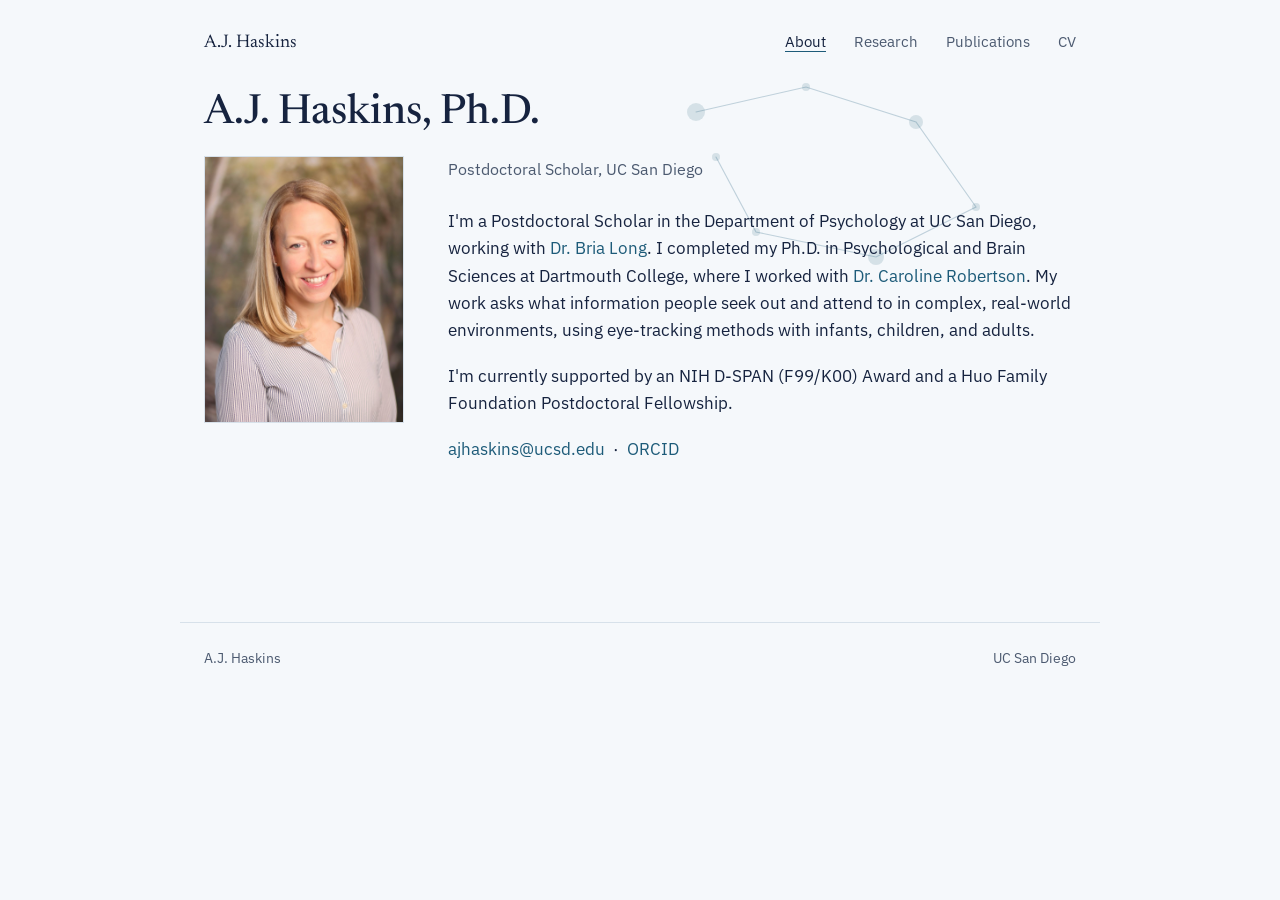
==== index.html @ c5c41f37 "Initial commit: A.J. Haskins academic website About, Research, Publications, and CV pages, with link" ====
<!DOCTYPE html>
<html lang="en">
<head>
<meta charset="UTF-8">
<meta name="viewport" content="width=device-width, initial-scale=1.0">
<title>A.J. Haskins</title>
<meta name="description" content="A.J. Haskins, Ph.D. — Postdoctoral Scholar at UC San Diego studying naturalistic visual attention.">
<link rel="preconnect" href="https://fonts.googleapis.com">
<link rel="preconnect" href="https://fonts.gstatic.com" crossorigin>
<link href="https://fonts.googleapis.com/css2?family=Newsreader:ital,opsz,wght@0,6..72,400..500;1,6..72,400..500&family=IBM+Plex+Sans:wght@400;500;600&display=swap" rel="stylesheet">
<link rel="stylesheet" href="css/style.css">
</head>
<body>

<nav class="site-nav">
  <a class="name" href="index.html">A.J. Haskins</a>
  <ul>
    <li><a href="index.html" aria-current="page">About</a></li>
    <li><a href="research.html">Research</a></li>
    <li><a href="publications.html">Publications</a></li>
    <li><a href="cv.html">CV</a></li>
  </ul>
</nav>

<main class="page">
  <div class="hero">

    <!-- Faint scanpath graphic: a stylized eye-tracking trace,
         drawn once on load. Purely decorative / behind the text. -->
    <svg class="scanpath" viewBox="0 0 460 260" aria-hidden="true">
      <circle class="fix" cx="40" cy="45" r="9"></circle>
      <circle class="fix" cx="150" cy="20" r="4"></circle>
      <circle class="fix" cx="260" cy="55" r="7"></circle>
      <circle class="fix" cx="320" cy="140" r="4"></circle>
      <circle class="fix" cx="220" cy="190" r="8"></circle>
      <circle class="fix" cx="100" cy="165" r="4"></circle>
      <circle class="fix" cx="60" cy="90" r="4"></circle>
      <path d="M40,45 L150,20 L260,55 L320,140 L220,190 L100,165 L60,90"></path>
    </svg>

    <h1>A.J. Haskins, Ph.D.</h1>

    <div class="hero-grid">
      <div class="hero-photo">
        <img src="images/headshot.jpg" alt="Portrait of A.J. Haskins" width="900" height="1200">
      </div>

      <div class="hero-text">
        <p class="role">Postdoctoral Scholar, UC San Diego</p>

        <p>I'm a Postdoctoral Scholar in the Department of Psychology at UC San Diego, working with <a href="https://www.vislearnlab.org/">Dr. Bria Long</a>. I completed my Ph.D. in Psychological and Brain Sciences at Dartmouth College, where I worked with <a href="https://www.robertsonlab.com/">Dr. Caroline Robertson</a>. My work asks what information people seek out and attend to in complex, real-world environments, using eye-tracking methods with infants, children, and adults.</p>

        <p>I'm currently supported by an NIH D-SPAN (F99/K00) Award and a Huo Family Foundation Postdoctoral Fellowship.</p>

        <p>
          <a href="mailto:ajhaskins@ucsd.edu">ajhaskins@ucsd.edu</a>
          &nbsp;·&nbsp;
          <a href="https://orcid.org/0000-0002-3099-999X">ORCID</a>
        </p>
      </div>
    </div>
  </div>
</main>

<footer class="site-footer">
  <span>A.J. Haskins</span>
  <span>UC San Diego</span>
</footer>

</body>
</html>
---- css/style.css ----
/* =========================================================
   Amanda Haskins — academic site
   Design tokens: deep, muted blues (deliberately not
   pastel/"Carolina" blue) + a serif/sans pairing.
   ========================================================= */

:root {
  /* Color */
  --ink: #16233F;          /* headings, primary text */
  --ink-soft: #4C5A70;     /* secondary text, captions */
  --paper: #F5F8FB;        /* page background */
  --paper-raised: #FFFFFF; /* headshot mount, raised surfaces */
  --accent: #1D5B79;       /* links, active states — deep teal-blue */
  --accent-deep: #123449;  /* hover / pressed */
  --line: #D7E1EA;         /* hairline dividers */

  /* Type */
  --font-display: "Newsreader", "Iowan Old Style", serif;
  --font-body: "IBM Plex Sans", -apple-system, "Segoe UI", sans-serif;

  /* Layout */
  --content-width: 760px;
  --wide-width: 920px;
  --gutter: 24px;
}

* { box-sizing: border-box; }

html {
  scroll-behavior: smooth;
}

body {
  margin: 0;
  background: var(--paper);
  color: var(--ink);
  font-family: var(--font-body);
  font-size: 17px;
  line-height: 1.6;
  -webkit-font-smoothing: antialiased;
}

a {
  color: var(--accent);
  text-decoration: none;
  border-bottom: 1px solid transparent;
  transition: border-color 0.15s ease, color 0.15s ease;
}
a:hover, a:focus {
  border-bottom-color: currentColor;
}
a:focus-visible {
  outline: 2px solid var(--accent);
  outline-offset: 2px;
  border-radius: 2px;
}

h1, h2, h3 {
  font-family: var(--font-display);
  color: var(--ink);
  font-weight: 500;
  line-height: 1.2;
  margin: 0 0 0.4em;
}

h1 { font-size: clamp(2rem, 4vw, 2.6rem); font-weight: 480; }
h2 { font-size: 1.5rem; margin-top: 2.4em; }
h3 { font-size: 1.15rem; font-weight: 600; font-family: var(--font-body); }

p { margin: 0 0 1.1em; max-width: 68ch; }

.eyebrow-none { /* deliberately no tracked-out eyebrow labels site-wide */ }

/* ---------- Layout shell ---------- */

.page {
  max-width: var(--wide-width);
  margin: 0 auto;
  padding: 0 var(--gutter) 80px;
}

/* ---------- Nav ---------- */

.site-nav {
  max-width: var(--wide-width);
  margin: 0 auto;
  padding: 28px var(--gutter) 20px;
  display: flex;
  justify-content: space-between;
  align-items: baseline;
  flex-wrap: wrap;
  gap: 12px;
}

.site-nav .name {
  font-family: var(--font-display);
  font-size: 1.15rem;
  color: var(--ink);
  border-bottom: none;
}
.site-nav .name:hover { color: var(--accent); }

.site-nav ul {
  list-style: none;
  display: flex;
  gap: 28px;
  margin: 0;
  padding: 0;
}

.site-nav a {
  color: var(--ink-soft);
  font-size: 0.95rem;
}
.site-nav a[aria-current="page"] {
  color: var(--ink);
  border-bottom-color: var(--accent);
}

/* ---------- Convergence / divergence divider ----------
   A small recurring motif: lines that meet at a point,
   then separate again. Used once per page, under the
   title — not repeated as decoration elsewhere. */

.converge-divider {
  width: 100%;
  max-width: 340px;
  height: 20px;
  margin: 18px 0 36px;
  display: block;
}
.converge-divider path {
  fill: none;
  stroke: var(--accent);
  stroke-width: 1;
  opacity: 0.55;
}

/* ---------- Hero (About page) ---------- */

.hero {
  position: relative;
  padding-top: 12px;
}

.hero-grid {
  display: grid;
  grid-template-columns: 200px 1fr;
  gap: 44px;
  align-items: start;
  margin-top: 8px;
}

.hero-photo {
  width: 100%;
  aspect-ratio: 3/4;
  overflow: hidden;
  background: var(--paper-raised);
  border: 1px solid var(--line);
}
.hero-photo img {
  width: 100%;
  height: 100%;
  object-fit: cover;
  display: block;
}

.hero-text .role {
  color: var(--ink-soft);
  font-size: 1.02rem;
  margin-bottom: 1.6em;
}

/* Faint scanpath, drawn behind the hero on load */
.scanpath {
  position: absolute;
  top: -10px;
  right: -40px;
  width: 460px;
  height: 260px;
  z-index: -1;
  opacity: 0.9;
  pointer-events: none;
}
.scanpath .fix {
  fill: var(--accent);
  opacity: 0.16;
}
.scanpath path {
  fill: none;
  stroke: var(--accent);
  stroke-width: 1.1;
  stroke-linecap: round;
  opacity: 0.28;
  stroke-dasharray: 700;
  stroke-dashoffset: 700;
  animation: draw-scanpath 2.4s ease-out 0.2s forwards;
}

@keyframes draw-scanpath {
  to { stroke-dashoffset: 0; }
}

@media (prefers-reduced-motion: reduce) {
  .scanpath path {
    animation: none;
    stroke-dashoffset: 0;
  }
}

@media (max-width: 640px) {
  .scanpath { display: none; }
  .hero-grid {
    grid-template-columns: 1fr;
  }
  .hero-photo { max-width: 220px; }
}

/* ---------- Section blocks (Research) ---------- */

.project {
  padding: 28px 0;
  border-top: 1px solid var(--line);
}
.project:first-of-type { border-top: none; padding-top: 0; }

.project-marker {
  display: inline-block;
  width: 7px;
  height: 7px;
  border-radius: 50%;
  background: var(--accent);
  margin-right: 10px;
  vertical-align: middle;
  transform: translateY(-2px);
}

.project h3 { margin-bottom: 0.5em; }
.project .funding {
  color: var(--ink-soft);
  font-size: 0.92rem;
  margin-bottom: 0.9em;
}

.aims {
  margin: 1em 0 0;
  padding-left: 0;
  list-style: none;
}
.aims li {
  padding-left: 1.4em;
  position: relative;
  margin-bottom: 0.8em;
  max-width: 66ch;
}
.aims li::before {
  content: "";
  position: absolute;
  left: 0;
  top: 0.55em;
  width: 6px;
  height: 1px;
  background: var(--ink-soft);
}
.aims strong { font-weight: 600; }

/* ---------- Publications ---------- */

.pub-year {
  font-family: var(--font-display);
  color: var(--ink-soft);
  font-size: 1.05rem;
  margin-top: 2em;
  margin-bottom: 0.6em;
  border-bottom: 1px solid var(--line);
  padding-bottom: 0.3em;
}
.pub-year:first-of-type { margin-top: 1.2em; }

.pub-list {
  list-style: none;
  margin: 0 0 0.4em;
  padding: 0;
}
.pub-list li {
  margin-bottom: 1em;
  padding-left: 1.6em;
  text-indent: -1.6em;
  max-width: 72ch;
  line-height: 1.55;
}
.pub-list .me { font-weight: 600; }
.pub-list .venue { font-style: italic; }

/* ---------- CV page ---------- */

.cv-section {
  margin-bottom: 2.6em;
}
.cv-section h2 {
  margin-top: 0;
  border-bottom: 1px solid var(--line);
  padding-bottom: 0.35em;
}
.cv-entry {
  display: grid;
  grid-template-columns: 1fr auto;
  gap: 12px;
  margin-bottom: 0.9em;
  max-width: 76ch;
}
.cv-entry .desc { min-width: 0; }
.cv-entry .years {
  color: var(--ink-soft);
  font-size: 0.9rem;
  white-space: nowrap;
}
.cv-entry .sub {
  color: var(--ink-soft);
  font-size: 0.92rem;
  display: block;
  margin-top: 2px;
}
.cv-list-plain {
  margin: 0;
  padding: 0;
  list-style: none;
}
.cv-list-plain li {
  margin-bottom: 0.7em;
  max-width: 76ch;
}

/* ---------- Footer ---------- */

.site-footer {
  max-width: var(--wide-width);
  margin: 60px auto 0;
  padding: 24px var(--gutter) 40px;
  border-top: 1px solid var(--line);
  color: var(--ink-soft);
  font-size: 0.88rem;
  display: flex;
  justify-content: space-between;
  flex-wrap: wrap;
  gap: 10px;
}
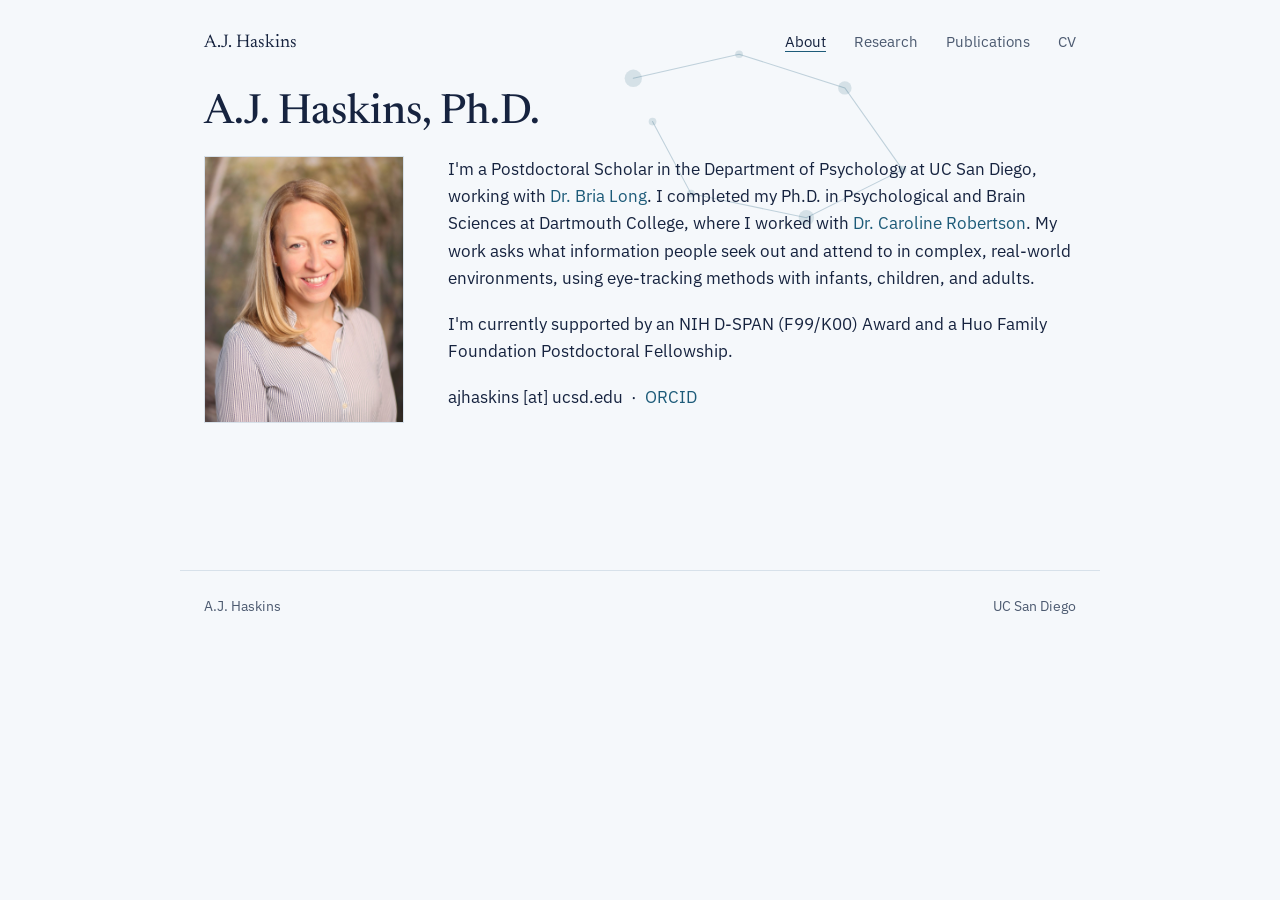
==== commit 68b3f1c9: "Add PNAS paper link, trim publications intro, remove redundant subheading, delink email, enlarge sca" ====
--- a/index.html
+++ b/index.html
@@ -46,14 +46,12 @@
       </div>
 
       <div class="hero-text">
-        <p class="role">Postdoctoral Scholar, UC San Diego</p>
-
         <p>I'm a Postdoctoral Scholar in the Department of Psychology at UC San Diego, working with <a href="https://www.vislearnlab.org/">Dr. Bria Long</a>. I completed my Ph.D. in Psychological and Brain Sciences at Dartmouth College, where I worked with <a href="https://www.robertsonlab.com/">Dr. Caroline Robertson</a>. My work asks what information people seek out and attend to in complex, real-world environments, using eye-tracking methods with infants, children, and adults.</p>
 
         <p>I'm currently supported by an NIH D-SPAN (F99/K00) Award and a Huo Family Foundation Postdoctoral Fellowship.</p>
 
         <p>
-          <a href="mailto:ajhaskins@ucsd.edu">ajhaskins@ucsd.edu</a>
+          ajhaskins [at] ucsd.edu
           &nbsp;·&nbsp;
           <a href="https://orcid.org/0000-0002-3099-999X">ORCID</a>
         </p>
--- a/css/style.css
+++ b/css/style.css
@@ -174,10 +174,10 @@
 /* Faint scanpath, drawn behind the hero on load */
 .scanpath {
   position: absolute;
-  top: -10px;
-  right: -40px;
-  width: 460px;
-  height: 260px;
+  top: -42px;
+  right: -20px;
+  width: 560px;
+  height: 250px;
   z-index: -1;
   opacity: 0.9;
   pointer-events: none;
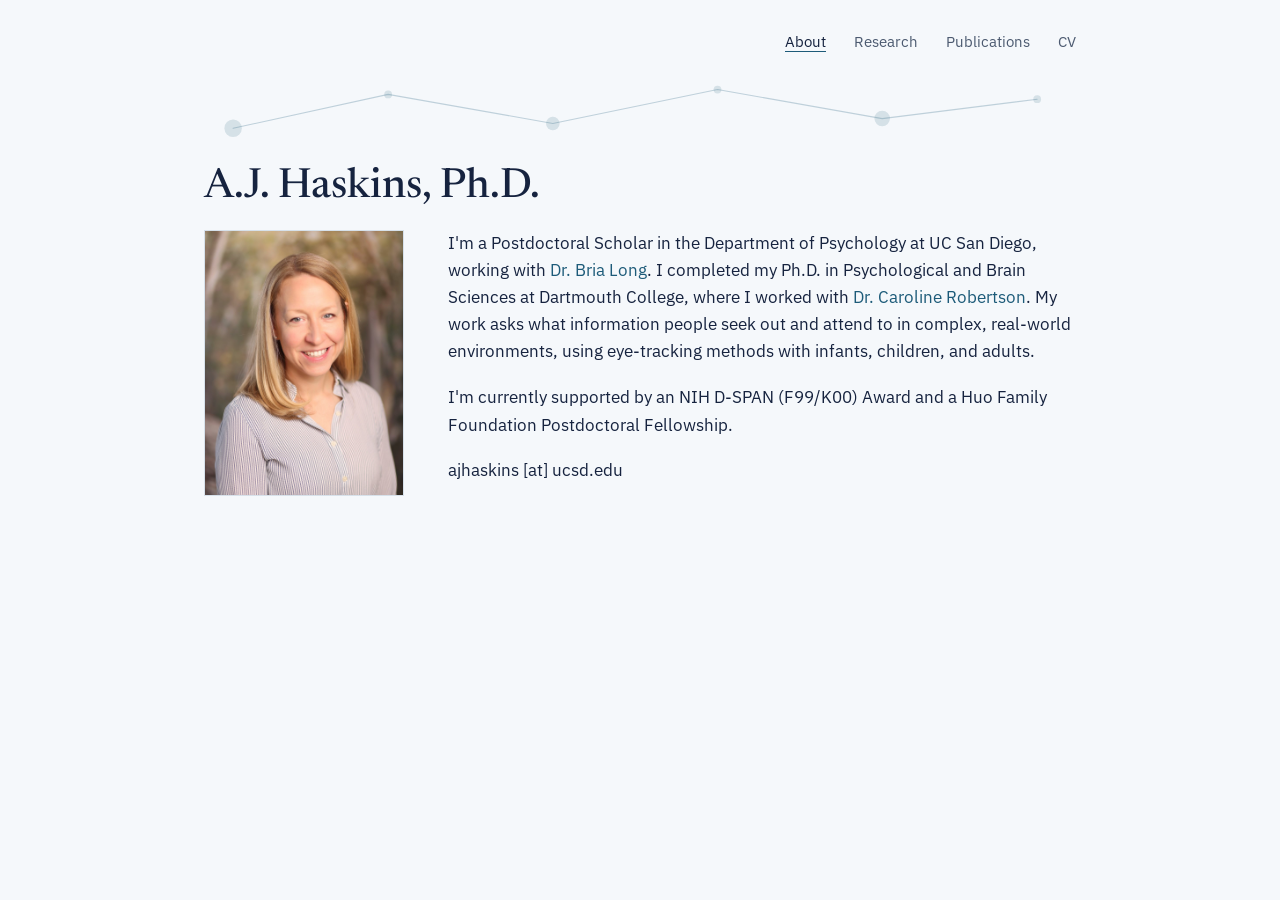
==== commit d6e0d538: "Redesign home page hero: single scanpath trace above title, remove ORCID and duplicate name/footer S" ====
--- a/index.html
+++ b/index.html
@@ -12,8 +12,7 @@
 </head>
 <body>
 
-<nav class="site-nav">
-  <a class="name" href="index.html">A.J. Haskins</a>
+<nav class="site-nav site-nav--home">
   <ul>
     <li><a href="index.html" aria-current="page">About</a></li>
     <li><a href="research.html">Research</a></li>
@@ -25,17 +24,20 @@
 <main class="page">
   <div class="hero">
 
-    <!-- Faint scanpath graphic: a stylized eye-tracking trace,
-         drawn once on load. Purely decorative / behind the text. -->
-    <svg class="scanpath" viewBox="0 0 460 260" aria-hidden="true">
-      <circle class="fix" cx="40" cy="45" r="9"></circle>
-      <circle class="fix" cx="150" cy="20" r="4"></circle>
-      <circle class="fix" cx="260" cy="55" r="7"></circle>
-      <circle class="fix" cx="320" cy="140" r="4"></circle>
-      <circle class="fix" cx="220" cy="190" r="8"></circle>
-      <circle class="fix" cx="100" cy="165" r="4"></circle>
-      <circle class="fix" cx="60" cy="90" r="4"></circle>
-      <path d="M40,45 L150,20 L260,55 L320,140 L220,190 L100,165 L60,90"></path>
+    <!-- Faint scanpath graphic: a stylized eye-tracking trace running
+         across the gap between the nav and the title, drawn once on
+         load. Purely decorative / behind the content. The viewBox
+         aspect ratio matches its rendered box (see CSS) so the
+         fixation circles scale uniformly instead of stretching into
+         ellipses. -->
+    <svg class="scanpath" viewBox="0 0 900 81" aria-hidden="true">
+      <circle class="fix" cx="30" cy="55" r="9"></circle>
+      <circle class="fix" cx="190" cy="20" r="4"></circle>
+      <circle class="fix" cx="360" cy="50" r="7"></circle>
+      <circle class="fix" cx="530" cy="15" r="4"></circle>
+      <circle class="fix" cx="700" cy="45" r="8"></circle>
+      <circle class="fix" cx="860" cy="25" r="4"></circle>
+      <path d="M30,55 L190,20 L360,50 L530,15 L700,45 L860,25"></path>
     </svg>
 
     <h1>A.J. Haskins, Ph.D.</h1>
@@ -52,18 +54,11 @@
 
         <p>
           ajhaskins [at] ucsd.edu
-          &nbsp;·&nbsp;
-          <a href="https://orcid.org/0000-0002-3099-999X">ORCID</a>
         </p>
       </div>
     </div>
   </div>
 </main>
 
-<footer class="site-footer">
-  <span>A.J. Haskins</span>
-  <span>UC San Diego</span>
-</footer>
-
 </body>
 </html>
--- a/css/style.css
+++ b/css/style.css
@@ -100,6 +100,10 @@
 }
 .site-nav .name:hover { color: var(--accent); }
 
+/* Home page nav has no name/logo (the h1 below already carries it),
+   so just push the menu to the right where it normally sits. */
+.site-nav--home { justify-content: flex-end; }
+
 .site-nav ul {
   list-style: none;
   display: flex;
@@ -140,7 +144,7 @@
 
 .hero {
   position: relative;
-  padding-top: 12px;
+  padding-top: clamp(40px, 9vw, 88px);
 }
 
 .hero-grid {
@@ -171,16 +175,24 @@
   margin-bottom: 1.6em;
 }
 
-/* Faint scanpath, drawn behind the hero on load */
+/* Faint scanpath, drawn on load: a single horizontal-ish trace that
+   runs across the gap between the nav and the title. It's sized by
+   width alone (height: auto), so it scales uniformly with the
+   viewport at its viewBox's own aspect ratio — no independent x/y
+   stretching, so the fixation circles never distort into ellipses.
+   .hero's top padding (above) is sized to match, so it's confined
+   to that gap and can't reach the nav or the title. */
 .scanpath {
   position: absolute;
-  top: -42px;
-  right: -20px;
-  width: 560px;
-  height: 250px;
+  top: 0;
+  left: 0;
+  right: 0;
+  width: 100%;
+  height: auto;
   z-index: -1;
   opacity: 0.9;
   pointer-events: none;
+  display: block;
 }
 .scanpath .fix {
   fill: var(--accent);
@@ -192,8 +204,8 @@
   stroke-width: 1.1;
   stroke-linecap: round;
   opacity: 0.28;
-  stroke-dasharray: 700;
-  stroke-dashoffset: 700;
+  stroke-dasharray: 900;
+  stroke-dashoffset: 900;
   animation: draw-scanpath 2.4s ease-out 0.2s forwards;
 }
 
